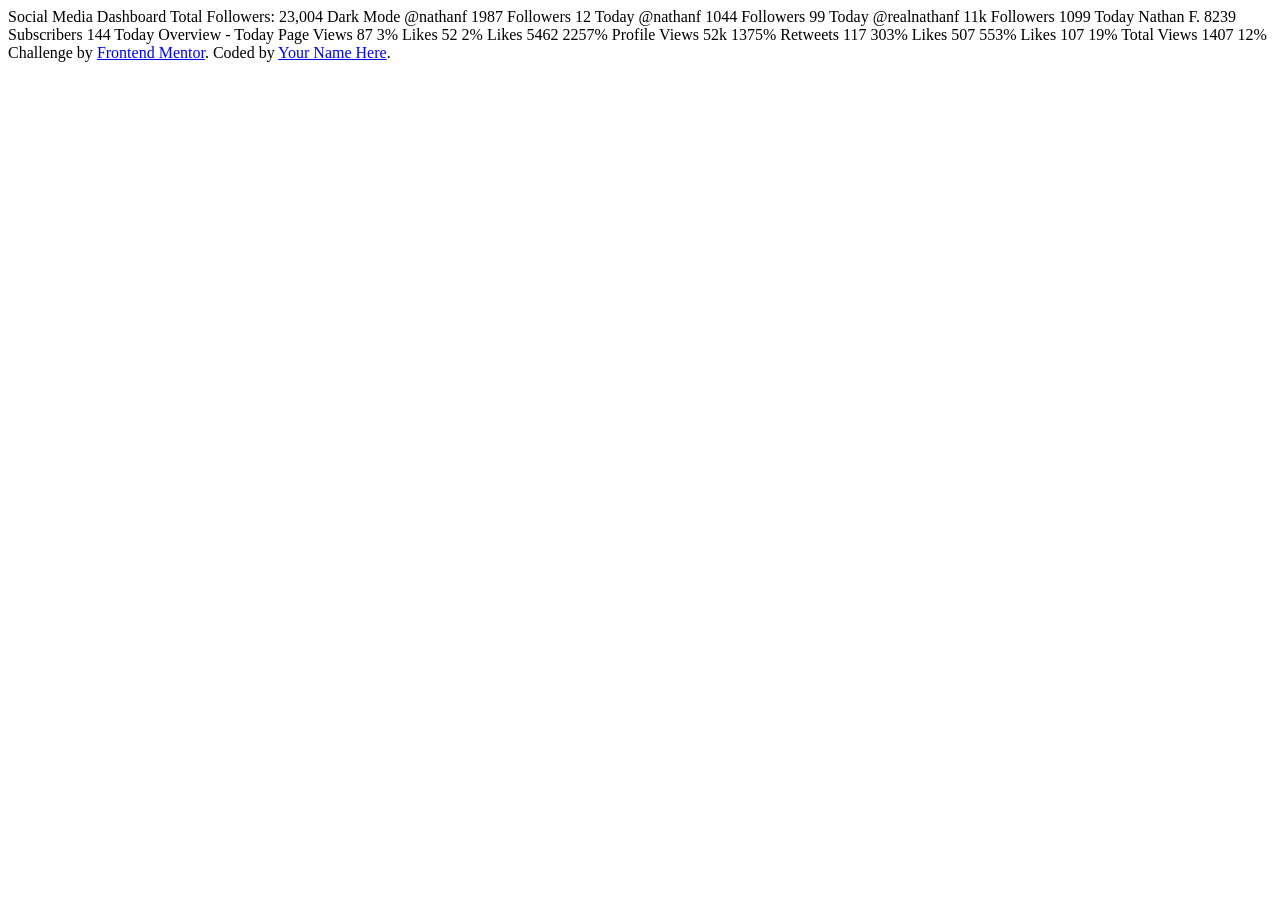
==== social-media-dashboard-with-theme-switcher-master/index.html @ eaff354f "initial commit" ====
<!DOCTYPE html>
<html lang="en">
<head>
  <meta charset="UTF-8">
  <meta name="viewport" content="width=device-width, initial-scale=1.0">

  <link rel="icon" type="image/png" sizes="32x32" href="./images/favicon-32x32.png">
  <link rel="stylesheet" href="style.css">
  
  <title>Frontend Mentor | Atlas K</title>

  
  
</head>
<body>
<main>
  
    Social Media Dashboard
    Total Followers: 23,004
  
    Dark Mode
  
  
  
    @nathanf
    1987
    Followers
    12 Today
  
    @nathanf
    1044
    Followers
    99 Today
  
    @realnathanf
    11k
    Followers
    1099 Today
  
    Nathan F.
    8239
    Subscribers
    144 Today
  
  
  
    Overview - Today
  
    Page Views
    87
    3%
  
    Likes
    52
    2%
  
    Likes
    5462
    2257%
  
    Profile Views
    52k
    1375%
  
    Retweets
    117
    303%
  
    Likes
    507
    553%
  
    Likes
    107
    19%
  
    Total Views
    1407
    12%
  
</main>
  <footer>
    <div class="attribution">
      Challenge by <a href="https://www.frontendmentor.io?ref=challenge" target="_blank">Frontend Mentor</a>.
      Coded by <a href="#">Your Name Here</a>.
    </div>
  </footer>
</body>
</html>
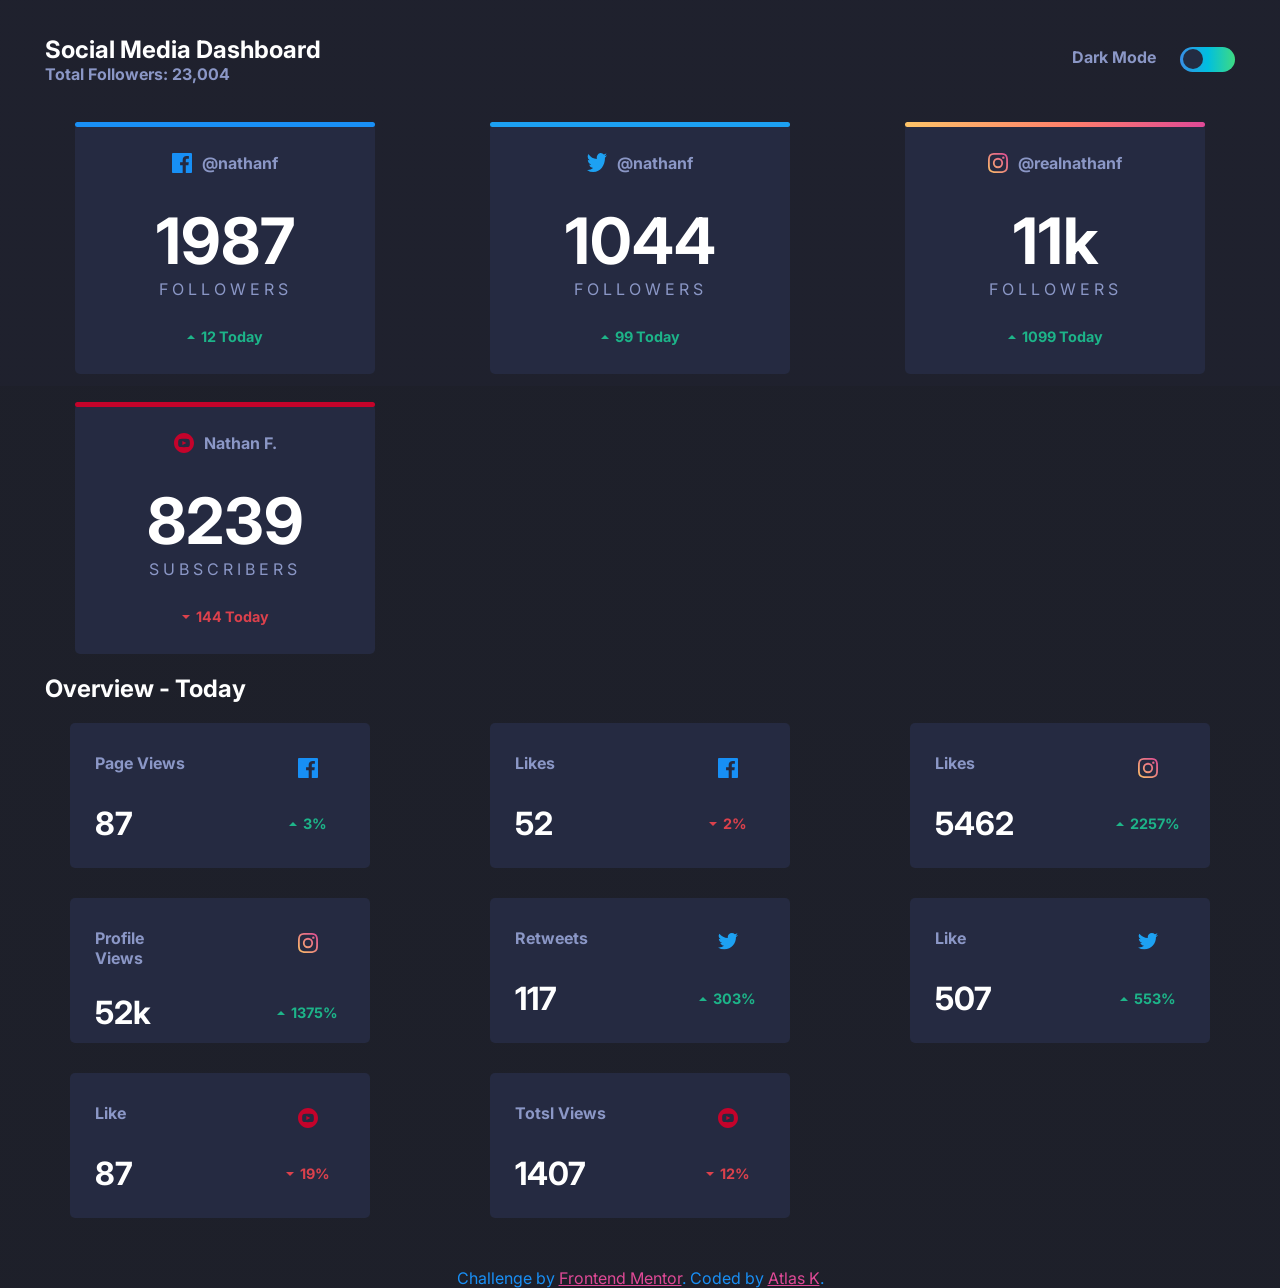
==== commit 5e1113cf: "update, grid completed" ====
--- a/social-media-dashboard-with-theme-switcher-master/index.html
+++ b/social-media-dashboard-with-theme-switcher-master/index.html
@@ -5,6 +5,9 @@
   <meta name="viewport" content="width=device-width, initial-scale=1.0">
 
   <link rel="icon" type="image/png" sizes="32x32" href="./images/favicon-32x32.png">
+  <link rel="preconnect" href="https://fonts.googleapis.com">
+  <link rel="preconnect" href="https://fonts.gstatic.com" crossorigin>
+  <link href="https://fonts.googleapis.com/css2?family=Inter:wght@400;700&display=swap" rel="stylesheet">
   <link rel="stylesheet" href="style.css">
   
   <title>Frontend Mentor | Atlas K</title>
@@ -12,77 +15,138 @@
   
   
 </head>
-<body>
-<main>
+
+<body class="background">
+
   
-    Social Media Dashboard
-    Total Followers: 23,004
+    <nav>
+      <div class="nav-content">
+        <h1 class="nav-title" >Social Media Dashboard</h1>
+        <p class="nav-sub" >Total Followers: 23,004</p>
+      </div>
+      <div class="nav-toggle">
+        <p>Dark Mode</p>
+        <div class="toggle-btn" >
+          <div class="toggle-ball" ></div>
+        </div>
+      </div>
+    </nav>
   
-    Dark Mode
-  
-  
-  
-    @nathanf
-    1987
-    Followers
-    12 Today
-  
-    @nathanf
-    1044
-    Followers
-    99 Today
-  
-    @realnathanf
-    11k
-    Followers
-    1099 Today
-  
-    Nathan F.
-    8239
-    Subscribers
-    144 Today
-  
-  
-  
-    Overview - Today
-  
-    Page Views
-    87
-    3%
-  
-    Likes
-    52
-    2%
-  
-    Likes
-    5462
-    2257%
-  
-    Profile Views
-    52k
-    1375%
-  
-    Retweets
-    117
-    303%
-  
-    Likes
-    507
-    553%
-  
-    Likes
-    107
-    19%
-  
-    Total Views
-    1407
-    12%
+  <main>
+
+    <div class="grid__social">
+      <div class="followers">
+        <div class="follower__container">
+          <p class="follower-name"><img src="images/icon-facebook.svg" alt="">@nathanf</p>
+          <div class="content">
+            <p class="follower-numbers">1987</p>
+            <p class="follower-content" >Followers</p>
+          </div>
+          <p class="green"><img src="images/icon-up.svg" alt="arrow up"> 12 Today</p>
+        </div>
+      </div>
+      
+      
+      <div class="followers">
+        <div class="follower__container">
+          <p class="follower-name"><img src="images/icon-twitter.svg" alt="">@nathanf</p>
+          <div class="content">
+            <p class="follower-numbers">1044</p>
+            <p class="follower-content">Followers</p>
+          </div>
+          <p class="green"><img src="images/icon-up.svg" alt="arrow up"> 99 Today</p>
+        </div>
+      </div>
+      <div class="followers">
+        <div class="follower__container">
+          <p class="follower-name"><img src="images/icon-instagram.svg" alt="">@realnathanf</p>
+          <div class="content">
+            <p class="follower-numbers">11k</p>
+            <p class="follower-content">Followers</p>
+          </div>
+          <p class="green"><img src="images/icon-up.svg" alt="arrow up"> 1099 Today</p>
+        </div>
+      </div>
+      <div class="followers">
+        <div class="follower__container">
+          <p class="follower-name"><img src="images/icon-youtube.svg" alt="">Nathan F.</p>
+          <div class="content">
+            <p class="follower-numbers">8239</p>
+            <p class="follower-content">Subscribers</p>
+          </div>
+          <p class="red"><img src="images/icon-down.svg" alt="arrow up"> 144 Today</p>
+        </div>
+      </div>
+    </div>
+    
+    <h2>Overview - Today</h2>
+    
+    <div class="grid__overview">
+
+      <div class="overview-container">
+        <p class="overview-content">Page Views</p>
+        <img class="overview-logo" src="images/icon-facebook.svg" alt="">
+        <p class="overview-number">87</p>
+        <p class="green"><img src="images/icon-up.svg" alt=""> 3%</p>
+      </div>
+
+      <div class="overview-container">
+        <p class="overview-content">Likes</p>
+        <img class="overview-logo" src="images/icon-facebook.svg" alt="">
+        <p class="overview-number">52</p>
+        <p class="red"><img src="images/icon-down.svg" alt=""> 2%</p>
+      </div>
+
+      <div class="overview-container">
+        <p class="overview-content">Likes</p>
+        <img class="overview-logo" src="images/icon-instagram.svg" alt="">
+        <p class="overview-number">5462</p>
+        <p class="green"><img src="images/icon-up.svg" alt=""> 2257%</p>
+      </div>
+
+      <div class="overview-container">
+        <p class="overview-content">Profile Views</p>
+        <img class="overview-logo" src="images/icon-instagram.svg" alt="">
+        <p class="overview-number">52k</p>
+        <p class="green"><img src="images/icon-up.svg" alt=""> 1375%</p>
+      </div>
+
+      <div class="overview-container">
+        <p class="overview-content">Retweets</p>
+        <img class="overview-logo" src="images/icon-twitter.svg" alt="">
+        <p class="overview-number">117</p>
+        <p class="green"><img src="images/icon-up.svg" alt=""> 303%</p>
+      </div>
+
+      <div class="overview-container">
+        <p class="overview-content">Like</p>
+        <img class="overview-logo" src="images/icon-twitter.svg" alt="">
+        <p class="overview-number">507</p>
+        <p class="green"><img src="images/icon-up.svg" alt=""> 553%</p>
+      </div>
+
+      <div class="overview-container">
+        <p class="overview-content">Like</p>
+        <img class="overview-logo" src="images/icon-youtube.svg" alt="">
+        <p class="overview-number">87</p>
+        <p class="red"><img src="images/icon-down.svg" alt=""> 19%</p>
+      </div>
+
+      <div class="overview-container">
+        <p class="overview-content">Totsl Views</p>
+        <img class="overview-logo" src="images/icon-youtube.svg" alt="">
+        <p class="overview-number">1407</p>
+        <p class="red"><img src="images/icon-down.svg" alt=""> 12%</p>
+      </div>
+
+
+    </div>
   
 </main>
   <footer>
     <div class="attribution">
       Challenge by <a href="https://www.frontendmentor.io?ref=challenge" target="_blank">Frontend Mentor</a>.
-      Coded by <a href="#">Your Name Here</a>.
+      Coded by <a href="#">Atlas K</a>.
     </div>
   </footer>
 </body>
--- a/social-media-dashboard-with-theme-switcher-master/style.css
+++ b/social-media-dashboard-with-theme-switcher-master/style.css
@@ -0,0 +1,324 @@
+* {
+    margin: 0;
+    padding: 0;
+    font-family: 'Inter', sans-serif;
+}
+
+:root {
+    --main-bg-drk: hsl(230, 17%, 14%);
+    --top-bg-drk:hsl(232, 19%, 15%);
+    --card-bg-drk:hsl(228, 28%, 20%);
+    --text-drk:hsl(228, 34%, 66%);
+    --titles-drk:hsl(0, 0%, 100%);
+    --hover-card-drk:#333A56;
+
+    /* /////////////////////////////////// */
+
+    --main-bg-wh:hsl(0, 0%, 100%);
+    --top-bg-wh:hsl(225, 100%, 98%);
+    --card-bg-wh:hsl(227, 47%, 96%);
+    --text-wh:hsl(228, 12%, 44%);
+    --titles-wh:hsl(230, 17%, 14%);
+
+    /* /////////////////////////////// */
+
+    --green:hsl(163, 72%, 41%);
+    --red:hsl(356, 69%, 56%);
+
+    --blue-fb:hsl(208, 92%, 53%);
+    --blue-tw:hsl(203, 89%, 53%);
+    --red-yt:hsl(348, 97%, 39%);
+    --yellow-ig:hsl(37, 97%, 70%);
+    --pink-ig:hsl(329, 70%, 58%);
+}
+
+
+
+nav {
+    display: flex;
+    flex-wrap: wrap;
+    gap: 50px;
+    justify-content: space-between;
+    align-items: center;
+    padding: 35px 20px;
+    
+    margin-inline: 25px;
+}
+.background {
+    width: 100%;
+    max-width: 1440px;
+    margin: 0 auto;
+    background: linear-gradient(to top,
+
+    var(--main-bg-drk) 0%,
+    var(--main-bg-drk) 70%,
+    var(--top-bg-drk) 70%,
+    var(--top-bg-drk) 100%);
+}
+
+.nav-title {
+    color: var(--titles-drk);
+}
+.nav-sub {
+    color: var(--text-drk);
+    font-weight: 700;
+    
+}
+.nav-toggle{
+    display: flex;
+    gap: 1.5rem;
+    align-content: center;
+}
+.nav-toggle p {
+    color: var(--text-drk);
+    font-weight: 700;
+}
+
+.toggle-btn {
+    width: 55px;
+    height: 25px;
+    border-radius: 25px;
+    background-image: linear-gradient(90deg,
+    hsl(210deg 78% 56%) 0%,
+    hsl(189deg 100% 44%) 50%,
+    hsl(146deg 68% 55%) 100%);
+
+    cursor: pointer;
+}
+
+.toggle-ball{
+    width: 20px;
+    height: 20px;
+
+    left: 2.5px;
+    top: 2.4px;
+
+    border-radius: 50%;
+    background-color: #232C42;
+    position: relative;
+}
+
+.grid__social{
+    display: grid;
+    grid-auto-columns: 1fr;
+    grid-template-columns: repeat(auto-fit, minmax(300px, 4fr));
+    grid-template-rows: 1fr;
+    gap: 25px 15px;
+    place-items: center;
+    
+    margin-inline: 25px;
+
+}
+.follower__container{
+    background-color: var(--card-bg-drk);
+    width: 300px;
+    height: 250px;
+    border-radius: 5px;
+
+    display: flex;
+    flex-direction: column;
+    align-items: center;
+    justify-content: space-evenly;
+    
+    
+    cursor: pointer;
+}
+.follower__container:hover {
+    background-color: var(--hover-card-drk);
+}
+
+
+.followers:nth-child(1)::before{
+    content: ' ';
+    position: relative;
+    display: block;
+    width: 100%;
+    height: 5px;
+    top: 2.5px;
+    border-radius: 10px;
+    background-color: var(--blue-fb);
+}
+.followers:nth-child(2)::before {
+    content: ' ';
+    position: relative;
+    display: block;
+    width: 100%;
+    height: 5px;
+    top: 2.5px;
+    border-radius: 10px;
+    background-color: var(--blue-tw);
+}
+.followers:nth-child(3)::before {
+    content: ' ';
+    position: relative;
+    display: block;
+    width: 100%;
+    height: 5px;
+    top: 2.5px;
+    border-radius: 10px;
+    background-image: linear-gradient(90deg,
+    var(--yellow-ig) 0%,
+    hsl(8deg 100% 71%) 55%,
+    var(--pink-ig));
+}
+.followers:nth-child(4)::before {
+    content: ' ';
+    position: relative;
+    display: block;
+    width: 100%;
+    height: 5px;
+    top: 2.5px;
+    border-radius: 10px;
+    background-color: var(--red-yt);
+}
+
+
+
+.follower-name{
+    color: var(--text-drk);
+    font-weight: 700;
+    display: flex;
+    justify-content: center;
+    gap: 10px;
+}
+.follower-numbers{
+    font-size: 4rem;
+    color: var(--titles-drk);
+    font-weight: 700;
+}
+.follower-content{
+    color: var(--text-drk);
+    text-transform: uppercase;
+    letter-spacing: .25rem;
+}
+.content{
+    text-align: center;
+}
+
+
+
+
+
+
+
+
+.green{
+    color: var(--green);
+    font-size: .90rem;
+    font-weight: 700;
+    display: flex;
+    align-items: center;
+    gap: 6px;
+    
+}
+.red {
+    color: var(--red);
+    font-size: .90rem;
+    font-weight: 700;
+    display: flex;
+    align-items: center;
+    gap: 6px;
+    align-self: center;
+}
+
+
+
+
+
+h2 {
+    padding: 20px;
+    color: var(--titles-drk);
+    margin-inline: 25px;
+}
+
+.grid__overview{
+    display: grid;
+    grid-auto-columns: 1fr;
+    grid-template-columns: repeat(auto-fit, minmax(300px, 4fr));
+    grid-template-rows: 1fr 1fr;
+    gap: 30px;
+    justify-items: center;
+    margin-bottom: 50px;
+
+    margin-inline: 25px;
+}
+
+.overview-container {
+    background-color: var(--card-bg-drk);
+    width: 300px;
+    height: 135px;
+    border-radius: 5px;
+
+
+    display: grid;
+    grid-template-columns: 1fr 1fr;
+    grid-template-rows: 1fr 1fr;
+    grid-auto-columns: 1fr;
+    gap: 0px 50px;
+    grid-auto-flow: row;
+    justify-items: center;
+    grid-template-areas:
+        ". ."
+        ". .";
+    padding-top: 10px;
+
+    cursor: pointer;
+}
+.overview-container:hover {
+    background-color: var(--hover-card-drk);
+}
+.overview-logo{
+    margin: 25px 0 0 0;
+}
+
+
+.overview-content {
+    color: var(--text-drk);
+    font-weight: 700;
+    margin: 20px 0 0 25px;
+    justify-self: baseline;
+}
+.overview-number{
+    color: var(--titles-drk);
+    font-weight: 700;
+    font-size: 2rem;
+    justify-self: baseline;
+    align-self: flex-end;
+    margin: 25px 15px;
+}
+
+
+
+footer {
+    color: var(--blue-fb);
+    text-align: center;
+}
+footer  a{
+    color: var(--pink-ig);
+}
+
+
+@media (max-width:679px) {
+    .overview-container {
+        width: 100%;
+        max-width: 85vw;
+    }
+    
+
+    .grid__overview{
+        gap: 15px;
+    }
+}
+
+@media (max-width:664px) {
+    .follower__container {
+        width: 83vw;
+    }
+}
+
+@media (max-width:586px) {
+    .nav-toggle{
+        justify-content: space-between;
+        width: 100%;
+    }
+}
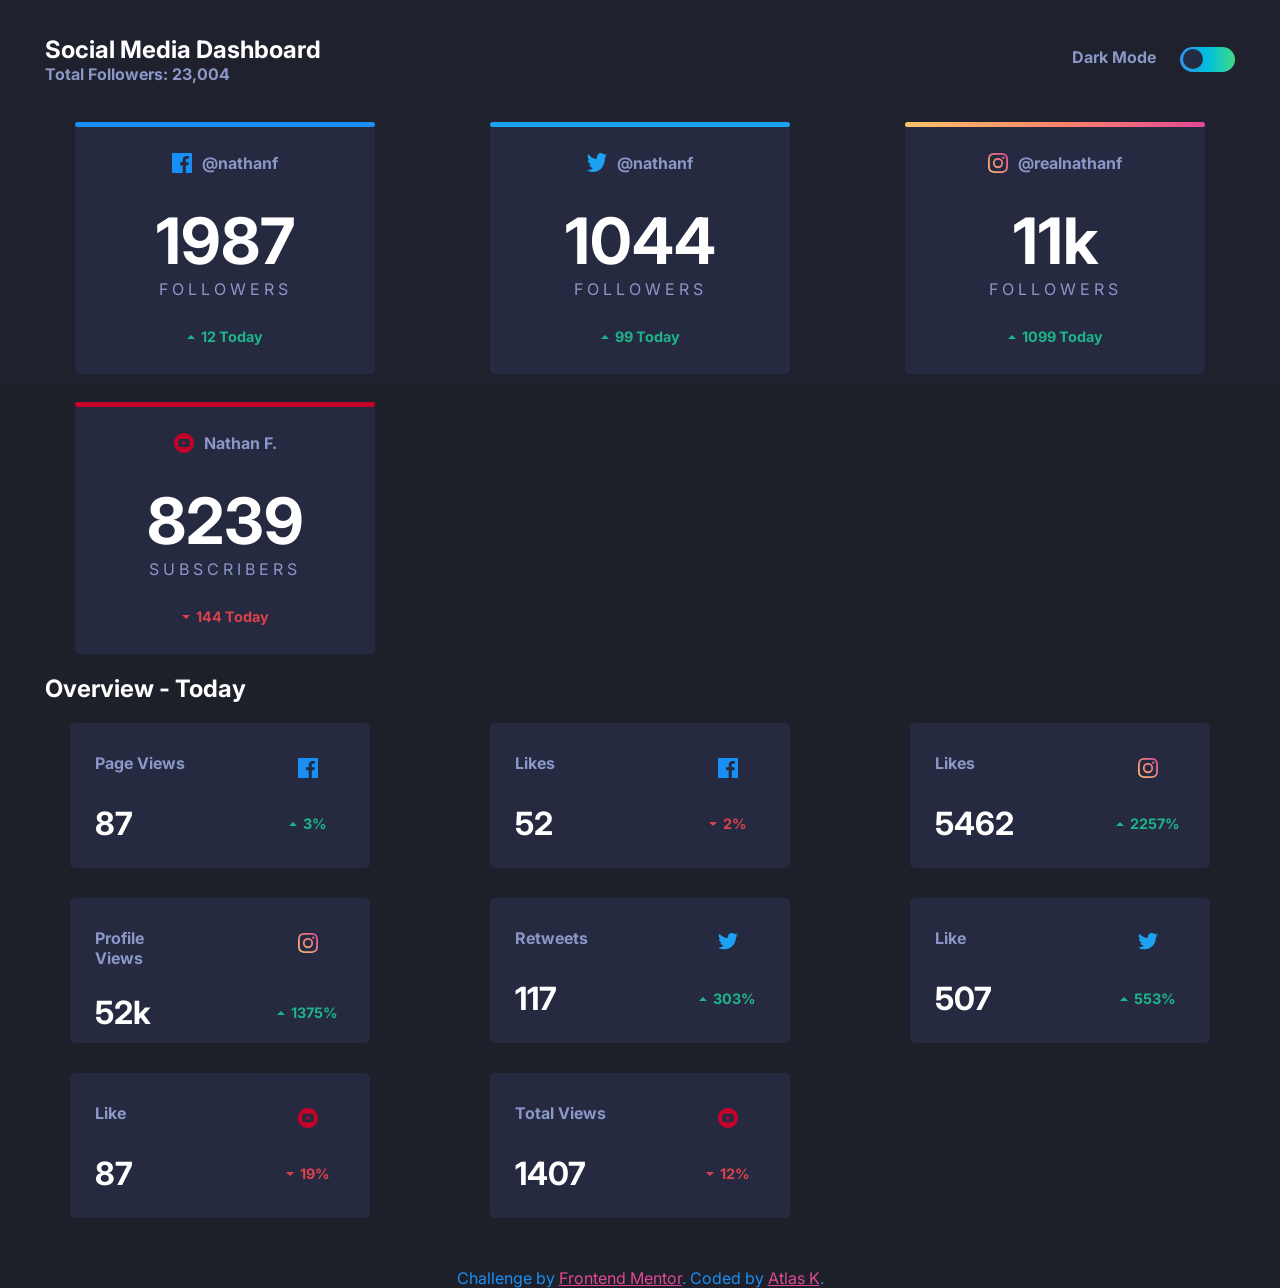
==== commit 7fb5fd75: "project complete, revisar codigo para eeconomizarlo" ====
--- a/social-media-dashboard-with-theme-switcher-master/index.html
+++ b/social-media-dashboard-with-theme-switcher-master/index.html
@@ -9,6 +9,7 @@
   <link rel="preconnect" href="https://fonts.gstatic.com" crossorigin>
   <link href="https://fonts.googleapis.com/css2?family=Inter:wght@400;700&display=swap" rel="stylesheet">
   <link rel="stylesheet" href="style.css">
+  <link rel="stylesheet" href="color-theme.css">
   
   <title>Frontend Mentor | Atlas K</title>
 
@@ -26,7 +27,7 @@
       </div>
       <div class="nav-toggle">
         <p>Dark Mode</p>
-        <div class="toggle-btn" >
+        <div class="toggle-btn">
           <div class="toggle-ball" ></div>
         </div>
       </div>
@@ -79,7 +80,7 @@
       </div>
     </div>
     
-    <h2>Overview - Today</h2>
+    <h2 class="sub-title" >Overview - Today</h2>
     
     <div class="grid__overview">
 
@@ -133,7 +134,7 @@
       </div>
 
       <div class="overview-container">
-        <p class="overview-content">Totsl Views</p>
+        <p class="overview-content">Total Views</p>
         <img class="overview-logo" src="images/icon-youtube.svg" alt="">
         <p class="overview-number">1407</p>
         <p class="red"><img src="images/icon-down.svg" alt=""> 12%</p>
@@ -149,5 +150,6 @@
       Coded by <a href="#">Atlas K</a>.
     </div>
   </footer>
+  <script src="script.js"></script>
 </body>
 </html>
--- a/social-media-dashboard-with-theme-switcher-master/style.css
+++ b/social-media-dashboard-with-theme-switcher-master/style.css
@@ -54,15 +54,17 @@
     var(--main-bg-drk) 70%,
     var(--top-bg-drk) 70%,
     var(--top-bg-drk) 100%);
+    transition: 5s;
 }
 
 .nav-title {
     color: var(--titles-drk);
+    transition: 0.3s ease-in;
 }
 .nav-sub {
     color: var(--text-drk);
     font-weight: 700;
-    
+    transition: 0.3s ease-in;
 }
 .nav-toggle{
     display: flex;
@@ -72,6 +74,7 @@
 .nav-toggle p {
     color: var(--text-drk);
     font-weight: 700;
+    transition: 0.3s ease-in;
 }
 
 .toggle-btn {
@@ -84,8 +87,14 @@
     hsl(146deg 68% 55%) 100%);
 
     cursor: pointer;
-}
-
+
+    transition: 0.26s;
+}
+.toggle-btn.color {
+    background-color: hsl(230, 22%, 74%);
+    background-image: none;
+    transition: 0.25s;
+}
 .toggle-ball{
     width: 20px;
     height: 20px;
@@ -96,6 +105,19 @@
     border-radius: 50%;
     background-color: #232C42;
     position: relative;
+
+    transition: 0.26s ease-in;
+}
+.toggle-ball.color{
+    left:31px;
+    background-color: white;
+}
+.toggle-btn.color:hover{
+    background-image: linear-gradient(90deg,
+    hsl(210deg 78% 56%) 0%,
+    hsl(189deg 100% 44%) 50%,
+    hsl(146deg 68% 55%) 100%);
+    background-color: none;
 }
 
 .grid__social{
@@ -122,6 +144,7 @@
     
     
     cursor: pointer;
+    transition: 0.3s ease-in;
 }
 .follower__container:hover {
     background-color: var(--hover-card-drk);
@@ -180,11 +203,13 @@
     display: flex;
     justify-content: center;
     gap: 10px;
+    transition: 0.3s ease-in;
 }
 .follower-numbers{
     font-size: 4rem;
     color: var(--titles-drk);
     font-weight: 700;
+    transition: 0.3s ease-in;
 }
 .follower-content{
     color: var(--text-drk);
@@ -225,10 +250,11 @@
 
 
 
-h2 {
+.sub-title {
     padding: 20px;
     color: var(--titles-drk);
     margin-inline: 25px;
+    transition: 0.3s ease-in;
 }
 
 .grid__overview{
@@ -263,6 +289,8 @@
     padding-top: 10px;
 
     cursor: pointer;
+
+    transition: 0.3s ease-in;
 }
 .overview-container:hover {
     background-color: var(--hover-card-drk);
@@ -277,6 +305,7 @@
     font-weight: 700;
     margin: 20px 0 0 25px;
     justify-self: baseline;
+    transition: 0.3s ease-in;
 }
 .overview-number{
     color: var(--titles-drk);
@@ -285,6 +314,7 @@
     justify-self: baseline;
     align-self: flex-end;
     margin: 25px 15px;
+    transition: 0.3s ease-in;
 }
 
 
@@ -320,5 +350,7 @@
     .nav-toggle{
         justify-content: space-between;
         width: 100%;
+        border-top: 1px solid var(--text-drk);
+        padding-top: 20px;
     }
 }
--- a/social-media-dashboard-with-theme-switcher-master/color-theme.css
+++ b/social-media-dashboard-with-theme-switcher-master/color-theme.css
@@ -0,0 +1,25 @@
+.background.color {
+    background: linear-gradient(to top,
+    
+    var(--main-bg-wth) 0%,
+    var(--main-bg-wth) 70%,
+    var(--top-bg-wth) 70%,
+    var(--top-bg-wth) 100%);
+}
+
+.background.color .nav-title, .background.color .overview-number, .background.color .follower-numbers{
+    color: var(--titles-wth);
+}
+
+.background.color .overview-content, .background.color .nav-sub,.background.color .follower-name,.background.color .follower-content,.background.color .sub-title {
+    color: var(--text-wth);
+}
+
+.background.color .follower__container, .background.color .overview-container {
+    background-color: var(--card-bg-wth);
+}
+
+.background.color .follower__container:hover,.background.color .overview-container:hover {
+    background-color: #b491bb62;
+}
+
